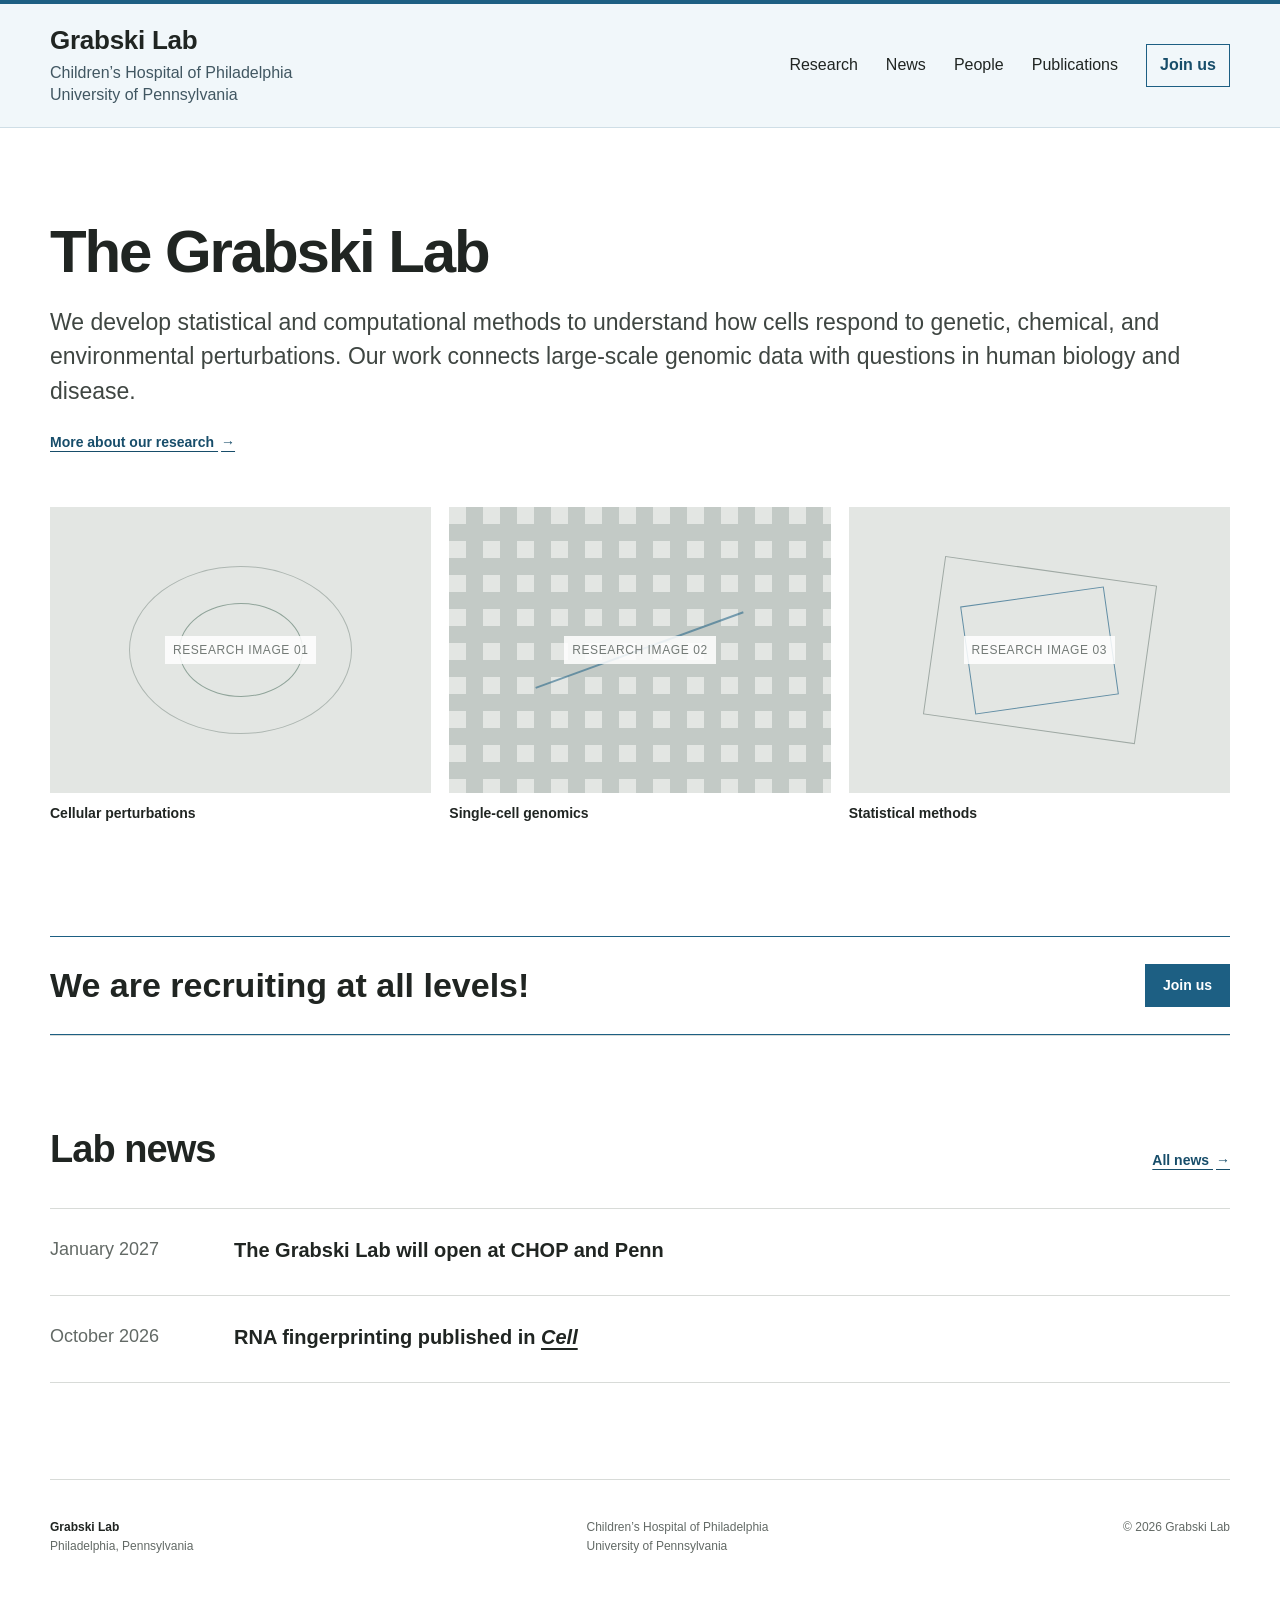
==== index.html @ 0c6fdcd4 "Refine header and simplify homepage updates" ====
<!doctype html>
<html lang="en">
  <head>
    <meta charset="UTF-8" />
    <meta name="viewport" content="width=device-width, initial-scale=1" />
    <meta name="description" content="The Grabski Lab at Children’s Hospital of Philadelphia and the University of Pennsylvania develops statistical and computational methods for genomics." />
    <meta name="theme-color" content="#ffffff" />
    <title>Grabski Lab | CHOP &amp; Penn</title>
    <link rel="stylesheet" href="styles.css" />
  </head>
  <body>
    <a class="skip-link" href="#main">Skip to content</a>

    <header class="site-header">
      <a class="identity" href="index.html" aria-label="Grabski Lab home">
        <strong>Grabski Lab</strong>
        <span>Children’s Hospital of Philadelphia</span>
        <span>University of Pennsylvania</span>
      </a>
      <button class="menu-button" type="button" aria-expanded="false" aria-controls="site-nav">Menu</button>
      <nav id="site-nav" class="site-nav" aria-label="Primary navigation">
        <a href="research.html">Research</a>
        <a href="news.html">News</a>
        <a href="people.html">People</a>
        <a href="publications.html">Publications</a>
        <a class="join-link" href="join.html">Join us</a>
      </nav>
    </header>

    <main id="main">
      <section class="intro wrap">
        <h1>The Grabski Lab</h1>
        <p class="intro-copy">We develop statistical and computational methods to understand how cells respond to genetic, chemical, and environmental perturbations. Our work connects large-scale genomic data with questions in human biology and disease.</p>
        <a class="inline-link" href="research.html">More about our research <span aria-hidden="true">→</span></a>
      </section>

      <section class="research-gallery wrap" aria-label="Research areas">
        <div class="image-grid">
          <figure>
            <div class="image-placeholder image-one" role="img" aria-label="Placeholder for research image one"><span>Research image 01</span></div>
            <figcaption>Cellular perturbations</figcaption>
          </figure>
          <figure>
            <div class="image-placeholder image-two" role="img" aria-label="Placeholder for research image two"><span>Research image 02</span></div>
            <figcaption>Single-cell genomics</figcaption>
          </figure>
          <figure>
            <div class="image-placeholder image-three" role="img" aria-label="Placeholder for research image three"><span>Research image 03</span></div>
            <figcaption>Statistical methods</figcaption>
          </figure>
        </div>
      </section>

      <aside class="hiring wrap" aria-labelledby="hiring-title">
        <h2 id="hiring-title">We are recruiting at all levels!</h2>
        <a class="button" href="join.html">Join us</a>
      </aside>

      <section class="news wrap" aria-labelledby="news-title">
        <div class="section-heading compact">
          <div>
            <h2 id="news-title">Lab news</h2>
          </div>
          <a class="inline-link" href="news.html">All news <span aria-hidden="true">→</span></a>
        </div>
        <div class="news-list">
          <article>
            <time datetime="2027-01">January 2027</time>
            <div>
              <h3>The Grabski Lab will open at CHOP and Penn</h3>
            </div>
          </article>
          <article>
            <time datetime="2026-10">October 2026</time>
            <div>
              <h3>RNA fingerprinting published in <a href="https://www.cell.com/cell/abstract/S0092-8674%2826%2901119-0" target="_blank" rel="noreferrer"><em>Cell</em></a></h3>
            </div>
          </article>
        </div>
      </section>
    </main>

    <footer class="site-footer wrap">
      <p><strong>Grabski Lab</strong><br />Philadelphia, Pennsylvania</p>
      <p>Children’s Hospital of Philadelphia<br />University of Pennsylvania</p>
      <p>© <span id="year">2026</span> Grabski Lab</p>
    </footer>
    <script src="script.js"></script>
  </body>
</html>
---- styles.css ----
:root {
  --background: #ffffff;
  --surface: #f3f4f2;
  --text: #202522;
  --muted: #636a66;
  --accent: #1d5f83;
  --accent-dark: #174d6a;
  --line: #d8dbd8;
  --header: #f1f7fa;
  --max-width: 1180px;
}

* { box-sizing: border-box; }
html { scroll-behavior: smooth; }
body {
  margin: 0;
  background: var(--background);
  color: var(--text);
  font-family: Arial, Helvetica, sans-serif;
  font-size: 16px;
  line-height: 1.55;
  -webkit-font-smoothing: antialiased;
}
a { color: inherit; }
button { font: inherit; }
.wrap { width: min(calc(100% - 48px), var(--max-width)); margin-inline: auto; }

.skip-link {
  position: fixed;
  left: 16px;
  top: -60px;
  z-index: 100;
  padding: 10px 14px;
  background: var(--text);
  color: #fff;
}
.skip-link:focus { top: 16px; }

.site-header {
  display: flex;
  align-items: center;
  justify-content: space-between;
  min-height: 112px;
  padding: 20px max(24px, calc((100vw - var(--max-width)) / 2));
  border-top: 4px solid var(--accent);
  border-bottom: 1px solid #cfdee6;
  background: var(--header);
}
.identity { display: flex; flex-direction: column; text-decoration: none; line-height: 1.3; }
.identity strong { margin-bottom: 4px; font-size: 26px; letter-spacing: -.01em; }
.identity span { color: #415762; font-size: 16px; line-height: 1.4; }
.site-nav { display: flex; align-items: center; gap: 28px; }
.site-nav a { font-size: 16px; text-decoration: none; }
.site-nav a:hover { text-decoration: underline; text-underline-offset: 5px; }
.site-nav .join-link {
  padding: 8px 13px;
  border: 1px solid var(--accent);
  color: var(--accent-dark);
  font-weight: 700;
}
.menu-button { display: none; border: 0; background: transparent; cursor: pointer; }

.intro { padding-top: 92px; padding-bottom: 52px; }
.kicker, .label {
  margin: 0 0 12px;
  color: var(--accent);
  font-size: 12px;
  font-weight: 700;
  letter-spacing: .08em;
  text-transform: uppercase;
}
h1, h2, h3, p { margin-top: 0; }
h1 {
  margin-bottom: 22px;
  font-size: clamp(38px, 5vw, 60px);
  line-height: 1.05;
  letter-spacing: -.035em;
}
.intro-copy {
  max-width: none;
  margin-bottom: 22px;
  color: #3f4642;
  font-size: clamp(18px, 2.1vw, 23px);
  line-height: 1.5;
}
.inline-link { color: var(--accent-dark); font-size: 14px; font-weight: 700; text-underline-offset: 4px; }
.inline-link span { margin-left: 3px; }

.hiring {
  display: flex;
  align-items: center;
  justify-content: space-between;
  gap: 40px;
  padding-top: 27px;
  padding-bottom: 27px;
  border-top: 1px solid var(--accent);
  border-bottom: 1px solid var(--accent);
}
.hiring h2 { margin-bottom: 0; font-size: clamp(25px, 3vw, 34px); line-height: 1.2; }
.button {
  flex: 0 0 auto;
  display: inline-block;
  padding: 11px 18px;
  background: var(--accent);
  color: #fff;
  font-size: 14px;
  font-weight: 700;
  text-decoration: none;
}
.button:hover { background: var(--accent-dark); }

.research-gallery { padding-bottom: 86px; }
.news { padding-top: 92px; padding-bottom: 96px; }
.section-heading {
  display: grid;
  grid-template-columns: .8fr 1.2fr;
  gap: 60px;
  align-items: end;
  margin-bottom: 36px;
}
.section-heading.compact { grid-template-columns: 1fr auto; }
.section-heading h2, .join h2 { margin-bottom: 0; font-size: clamp(28px, 3vw, 38px); line-height: 1.15; letter-spacing: -.025em; }
.section-heading > p { max-width: 570px; margin: 0; color: var(--muted); }

.image-grid { display: grid; grid-template-columns: repeat(3, 1fr); gap: 18px; margin-bottom: 25px; }
figure { margin: 0; }
.image-placeholder {
  position: relative;
  display: grid;
  place-items: center;
  aspect-ratio: 4 / 3;
  overflow: hidden;
  background: #e3e6e3;
  color: #737a76;
  font-size: 12px;
  letter-spacing: .05em;
  text-transform: uppercase;
}
.image-placeholder::before, .image-placeholder::after { content: ""; position: absolute; }
.image-one::before { width: 58%; height: 58%; border: 1px solid #aeb7b2; border-radius: 50%; }
.image-one::after { width: 32%; height: 32%; border: 1px solid #90a49a; border-radius: 50%; }
.image-two { background-image: linear-gradient(90deg, transparent 49.8%, #c3cac6 50%), linear-gradient(transparent 49.8%, #c3cac6 50%); background-size: 34px 34px; }
.image-two::before { width: 58%; height: 2px; background: var(--accent); transform: rotate(-20deg); opacity: .55; }
.image-three::before { inset: 22%; border: 1px solid #9fa9a4; transform: rotate(8deg); }
.image-three::after { inset: 31%; border: 1px solid var(--accent); transform: rotate(-8deg); opacity: .65; }
.image-placeholder span { z-index: 1; padding: 5px 8px; background: rgba(255,255,255,.85); }
figcaption { padding-top: 10px; font-size: 14px; font-weight: 700; }

.news { border-top: 1px solid var(--line); }
.news-list { border-top: 1px solid var(--line); }
.news-list article {
  display: grid;
  grid-template-columns: 150px 1fr;
  gap: 34px;
  padding: 28px 0 31px;
  border-bottom: 1px solid var(--line);
}
.news-list time { color: var(--muted); font-size: 18px; line-height: 1.35; }
.news-list h3 { margin-bottom: 0; font-size: 20px; line-height: 1.35; }
.news-list h3 a { text-underline-offset: 4px; }
.news-list article > div > p:not(.article-links) { max-width: 760px; margin-bottom: 12px; color: var(--muted); }
.article-links { display: flex; gap: 22px; margin: 0; }
.article-links a { color: var(--accent-dark); font-size: 13px; font-weight: 700; text-underline-offset: 4px; }

.join {
  display: grid;
  grid-template-columns: .8fr 1.2fr;
  gap: 60px;
  padding-top: 54px;
  padding-bottom: 58px;
  border-top: 3px solid var(--accent);
}
.join > div:last-child { max-width: 620px; }
.join > div:last-child > p:first-child { font-size: 18px; }
.placeholder-note { color: var(--muted); font-size: 14px; }

.site-footer {
  display: grid;
  grid-template-columns: 1fr 1fr auto;
  gap: 40px;
  padding-top: 38px;
  padding-bottom: 42px;
  border-top: 1px solid var(--line);
  color: var(--muted);
  font-size: 12px;
}
.site-footer p { margin-bottom: 0; }
.site-footer strong { color: var(--text); }

.page-main { min-height: 60vh; }
.page-intro { padding-top: 84px; padding-bottom: 82px; border-bottom: 1px solid var(--line); }
.page-intro h1 { margin-bottom: 18px; }
.page-intro > p:not(.label) { max-width: 760px; color: var(--muted); font-size: 19px; }
.placeholder-content { padding-top: 58px; padding-bottom: 100px; }
.placeholder-content h2 { margin-bottom: 12px; font-size: 25px; }
.placeholder-content p { max-width: 680px; color: var(--muted); }

@media (max-width: 850px) {
  .site-header { min-height: 94px; padding-block: 13px; }
  .identity span { max-width: 300px; }
  .menu-button { display: block; }
  .site-nav {
    position: absolute;
    top: 94px;
    left: 0;
    right: 0;
    z-index: 10;
    display: none;
    flex-direction: column;
    align-items: stretch;
    gap: 0;
    padding: 12px 24px 22px;
    border-bottom: 1px solid var(--line);
    background: var(--background);
  }
  .site-nav.is-open { display: flex; }
  .site-nav a { padding: 10px 0; }
  .site-nav .join-link { margin-top: 6px; padding-inline: 12px; }
  .intro { padding-top: 68px; padding-bottom: 66px; }
  .section-heading, .section-heading.compact, .join { grid-template-columns: 1fr; gap: 20px; }
  .image-grid { grid-template-columns: 1fr; gap: 30px; }
  .image-placeholder { aspect-ratio: 16 / 9; }
  .site-footer { grid-template-columns: 1fr 1fr; }
  .site-footer p:last-child { grid-column: 1 / -1; }
}

@media (max-width: 560px) {
  .wrap { width: min(calc(100% - 36px), var(--max-width)); }
  .identity strong { font-size: 21px; }
  .identity span { font-size: 11px; }
  .intro { padding-top: 54px; padding-bottom: 56px; }
  .hiring { align-items: flex-start; flex-direction: column; gap: 20px; }
  .news { padding-top: 68px; padding-bottom: 70px; }
  .news-list article { grid-template-columns: 1fr; gap: 8px; }
  .site-footer { grid-template-columns: 1fr; gap: 18px; }
  .site-footer p:last-child { grid-column: auto; }
}

@media (prefers-reduced-motion: reduce) {
  html { scroll-behavior: auto; }
}
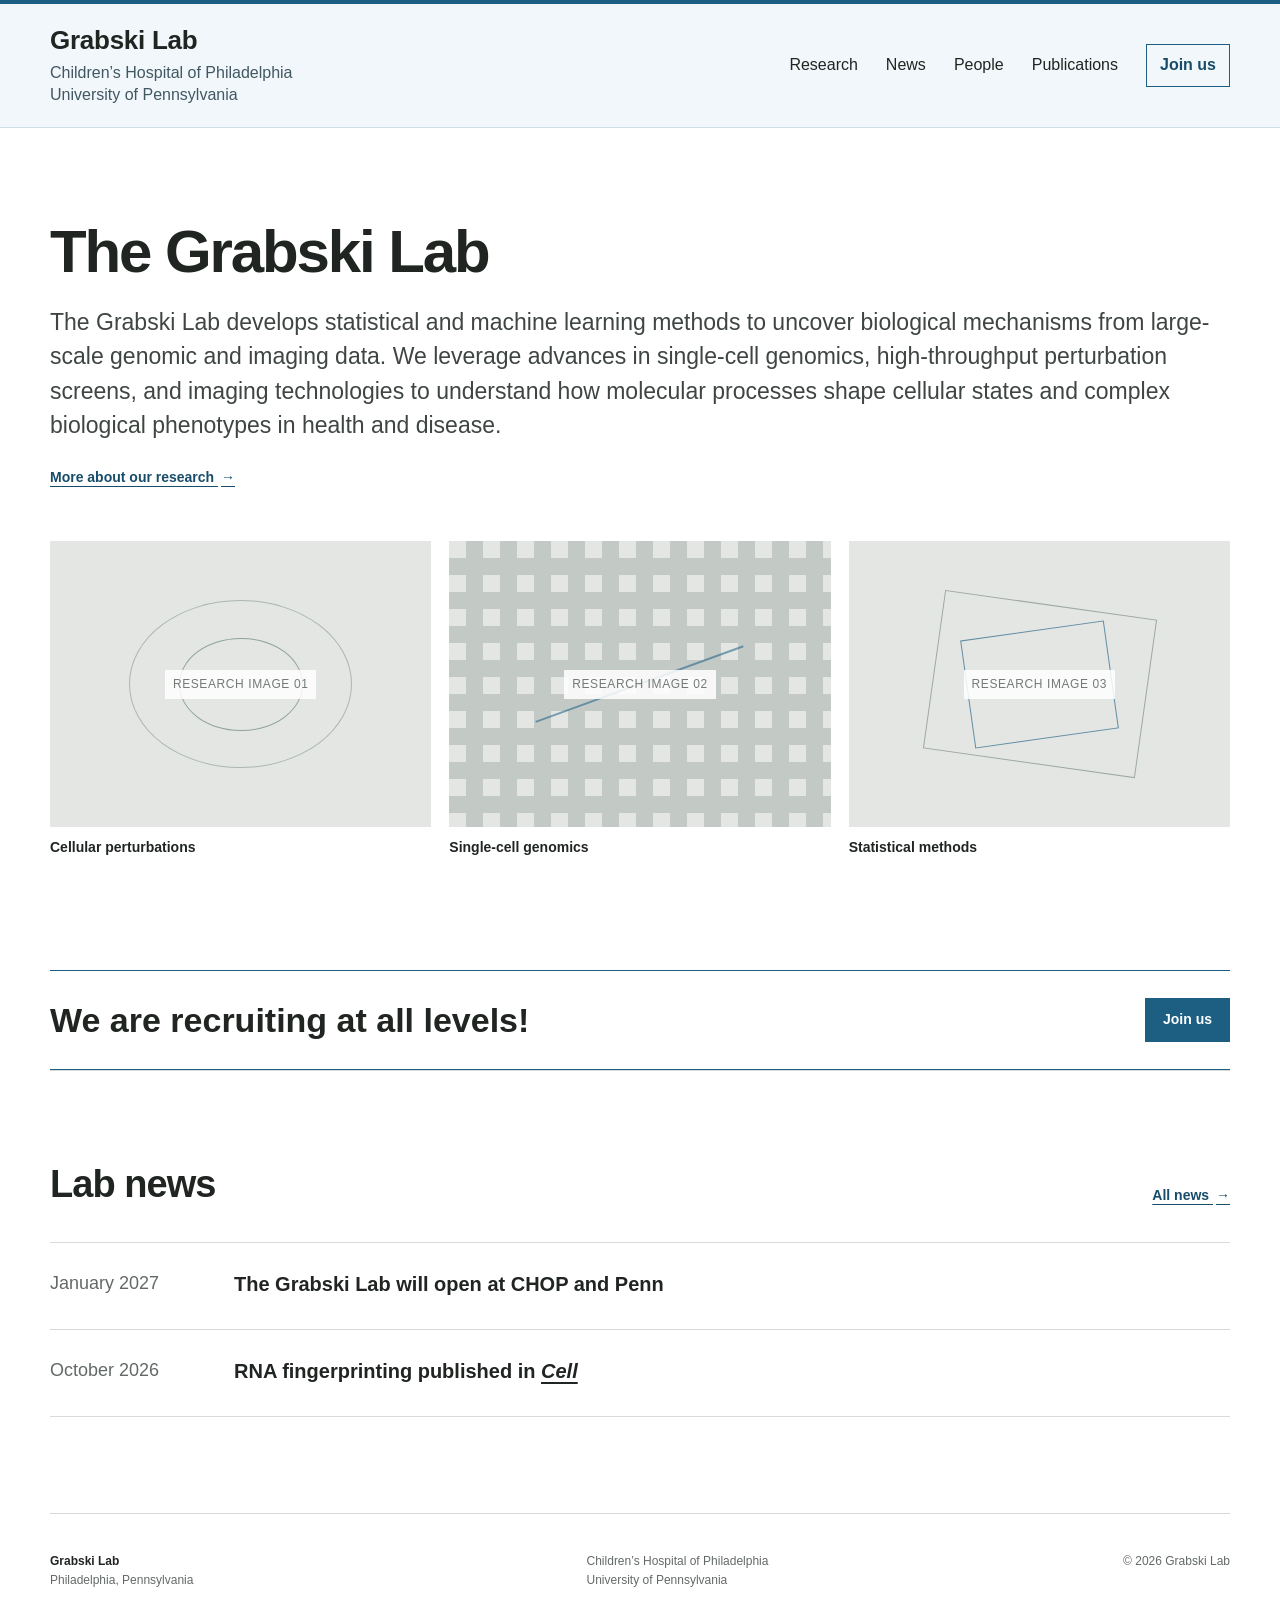
==== commit 0079ad3f: "Enlarge research figures and update homepage copy" ====
--- a/index.html
+++ b/index.html
@@ -6,7 +6,7 @@
     <meta name="description" content="The Grabski Lab at Children’s Hospital of Philadelphia and the University of Pennsylvania develops statistical and computational methods for genomics." />
     <meta name="theme-color" content="#ffffff" />
     <title>Grabski Lab | CHOP &amp; Penn</title>
-    <link rel="stylesheet" href="styles.css" />
+    <link rel="stylesheet" href="styles.css?v=20261012-6" />
   </head>
   <body>
     <a class="skip-link" href="#main">Skip to content</a>
@@ -30,7 +30,7 @@
     <main id="main">
       <section class="intro wrap">
         <h1>The Grabski Lab</h1>
-        <p class="intro-copy">We develop statistical and computational methods to understand how cells respond to genetic, chemical, and environmental perturbations. Our work connects large-scale genomic data with questions in human biology and disease.</p>
+        <p class="intro-copy">The Grabski Lab develops statistical and machine learning methods to uncover biological mechanisms from large-scale genomic and imaging data. We leverage advances in single-cell genomics, high-throughput perturbation screens, and imaging technologies to understand how molecular processes shape cellular states and complex biological phenotypes in health and disease.</p>
         <a class="inline-link" href="research.html">More about our research <span aria-hidden="true">→</span></a>
       </section>
 
--- a/styles.css
+++ b/styles.css
@@ -194,6 +194,58 @@
 .placeholder-content { padding-top: 58px; padding-bottom: 100px; }
 .placeholder-content h2 { margin-bottom: 12px; font-size: 25px; }
 .placeholder-content p { max-width: 680px; color: var(--muted); }
+
+/* Interior pages */
+.inner-page { padding-top: 76px; padding-bottom: 108px; }
+.research-overview { padding-bottom: 78px; border-bottom: 1px solid var(--line); }
+.research-overview p { max-width: none; margin: 0; color: #3f4642; font-size: clamp(18px, 1.9vw, 24px); line-height: 1.6; }
+.research-area { display: grid; grid-template-columns: 54px 330px minmax(0, 1fr); gap: 34px; align-items: start; padding: 54px 0; border-bottom: 1px solid var(--line); }
+.area-number { align-self: start; color: var(--accent); font-size: 22px; font-weight: 700; }
+.area-image { width: 100%; min-width: 0; }
+.research-figure { display: flex; align-items: center; align-self: stretch; justify-content: center; margin: 0; overflow: hidden; background: #fff; }
+.research-figure img { display: block; width: auto; height: auto; object-fit: contain; }
+.figure-fingerprinting img { width: 178px; max-width: 100%; }
+.figure-variation img { width: 240px; max-width: 100%; }
+.figure-morphology img { width: 325px; max-width: 100%; }
+.research-area h2 { margin-bottom: 14px; font-size: clamp(23px, 2.6vw, 32px); line-height: 1.18; letter-spacing: -.02em; }
+.research-area p { margin-bottom: 0; color: var(--muted); font-size: 17px; }
+.research-area p a { color: var(--accent-dark); text-underline-offset: 4px; }
+
+.year-group { display: grid; grid-template-columns: 190px 1fr; border-top: 1px solid var(--line); }
+.year-group:last-child { border-bottom: 1px solid var(--line); }
+.year-group h2 { margin: 0; padding-top: 28px; font-size: 30px; line-height: 1.2; }
+.year-items article { display: grid; grid-template-columns: 150px 1fr; gap: 28px; align-items: start; padding: 28px 0 30px; }
+.year-items time { color: var(--accent-dark); font-size: 24px; font-weight: 700; line-height: 1.2; }
+.year-items p { margin: 0; font-size: 20px; }
+.year-items a { text-underline-offset: 4px; }
+
+.person-profile { display: grid; grid-template-columns: minmax(240px, 360px) 1fr; gap: 72px; align-items: start; }
+.headshot-placeholder { display: grid; place-items: center; aspect-ratio: 4 / 5; background: #e6e9e7; color: #747b77; font-size: 12px; letter-spacing: .08em; text-transform: uppercase; }
+.person-profile h1 { margin: 3px 0 5px; font-size: clamp(28px, 3vw, 40px); }
+.person-role { margin-bottom: 28px; color: var(--accent-dark); font-weight: 700; }
+.person-profile div:last-child > p:last-child { max-width: 720px; color: #4a504d; font-size: 18px; }
+.placeholder-inline { color: var(--muted); }
+
+.join-page { margin-inline: auto; }
+.join-page h1 { max-width: none; margin-bottom: 34px; font-size: clamp(38px, 5.5vw, 66px); }
+.join-contact { max-width: none; margin-bottom: 42px; font-size: clamp(21px, 2.4vw, 28px); }
+.join-contact a { color: var(--accent-dark); text-underline-offset: 5px; }
+.join-page > p:last-child { max-width: none; color: var(--muted); font-size: 18px; }
+
+.publications-page { padding-top: 70px; }
+.publication-section > h1 { margin-bottom: 42px; font-size: clamp(32px, 4vw, 46px); }
+.selected-paper { display: grid; grid-template-columns: minmax(230px, 340px) 1fr; gap: 48px; align-items: center; padding: 38px 0; border-top: 1px solid var(--line); }
+.selected-paper:last-child { border-bottom: 1px solid var(--line); }
+.paper-figure { position: relative; height: 220px; overflow: hidden; background: #f4f5f4; border: 1px solid #dce1de; }
+.paper-figure img { width: 100%; height: 100%; object-fit: contain; mix-blend-mode: multiply; }
+.selected-paper h2 { max-width: 710px; margin-bottom: 14px; font-size: clamp(19px, 1.8vw, 24px); line-height: 1.3; }
+.selected-paper h2 a { text-decoration: none; }.selected-paper h2 a:hover { text-decoration: underline; text-underline-offset: 4px; }
+.selected-paper div:last-child > p:last-child { max-width: 760px; margin: 0; color: var(--muted); }
+.all-publications { padding-top: 104px; }
+.publication-year { display: grid; grid-template-columns: 190px 1fr; border-top: 1px solid var(--line); }
+.publication-year h2 { padding-top: 27px; font-size: 25px; }
+.publication-year div { padding: 27px 0 10px; }
+.publication-year p { max-width: 900px; margin-bottom: 24px; color: #4d5450; }
 
 @media (max-width: 850px) {
   .site-header { min-height: 94px; padding-block: 13px; }
@@ -222,6 +274,19 @@
   .image-placeholder { aspect-ratio: 16 / 9; }
   .site-footer { grid-template-columns: 1fr 1fr; }
   .site-footer p:last-child { grid-column: 1 / -1; }
+  .research-area { grid-template-columns: 42px 220px minmax(0, 1fr); gap: 26px; }
+  .figure-fingerprinting img { width: 150px; }
+  .figure-variation img { width: 205px; }
+  .figure-morphology img { width: 220px; }
+  .person-profile { gap: 42px; }
+  .selected-paper { grid-template-columns: minmax(210px, 290px) 1fr; gap: 28px; }
+}
+
+@media (max-width: 700px) {
+  .research-area { grid-template-columns: 42px 1fr; }
+  .research-area .area-image { grid-column: 2; }
+  .research-area > div:last-child { grid-column: 2; }
+  .research-figure { justify-content: flex-start; }
 }
 
 @media (max-width: 560px) {
@@ -234,6 +299,18 @@
   .news-list article { grid-template-columns: 1fr; gap: 8px; }
   .site-footer { grid-template-columns: 1fr; gap: 18px; }
   .site-footer p:last-child { grid-column: auto; }
+  .inner-page { padding-top: 54px; padding-bottom: 76px; }
+  .research-overview { padding-bottom: 54px; }
+  .research-area { grid-template-columns: 1fr; gap: 20px; padding: 42px 0; }
+  .research-area .area-number, .research-area .area-image, .research-area > div:last-child { grid-column: 1; }
+  .research-figure img { max-width: min(100%, 220px); }
+  .year-group, .publication-year { grid-template-columns: 1fr; }
+  .year-group h2, .publication-year h2 { margin-bottom: 0; padding-top: 30px; }
+  .year-items article { grid-template-columns: 1fr; gap: 7px; padding-top: 18px; }
+  .person-profile, .selected-paper { grid-template-columns: 1fr; gap: 24px; }
+  .headshot-placeholder { max-width: 340px; }
+  .selected-paper { align-items: start; }
+  .paper-figure { min-height: 190px; }
 }
 
 @media (prefers-reduced-motion: reduce) {
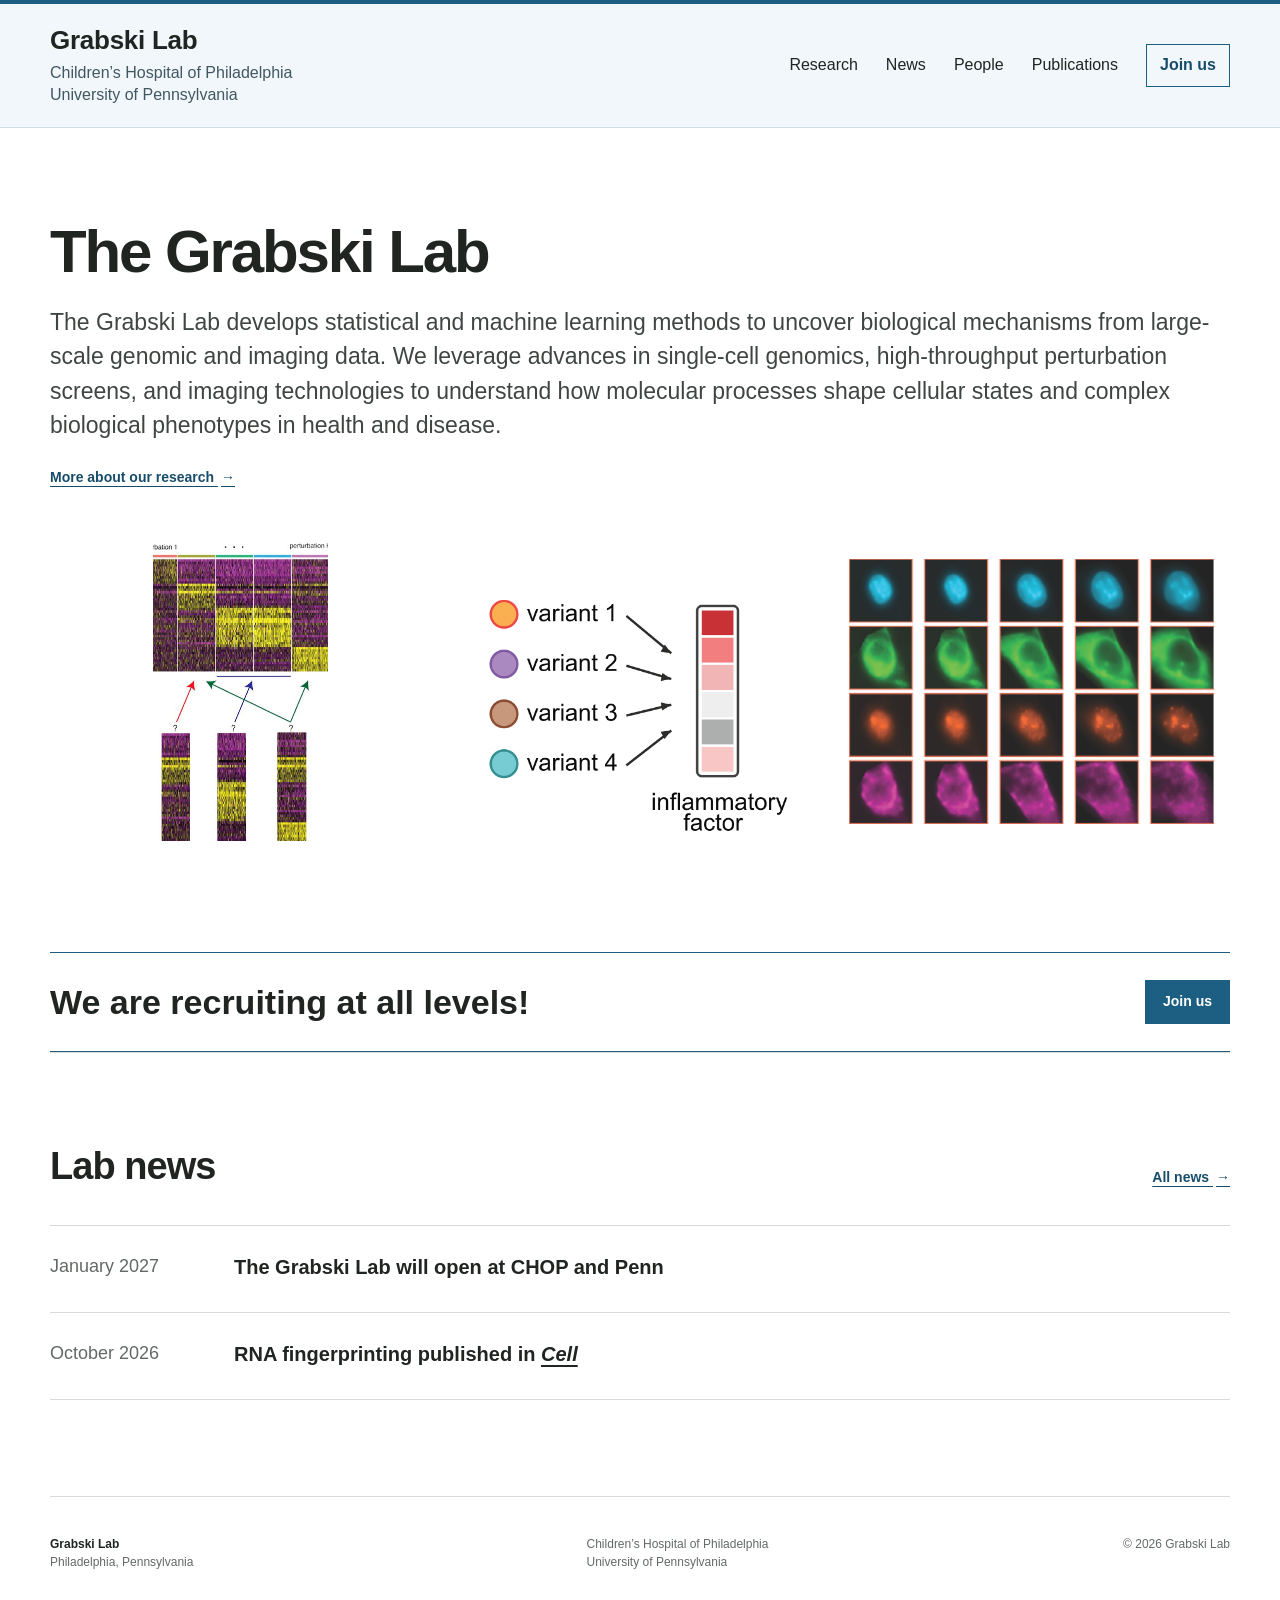
==== commit 11f22651: "Expand research figures and add them to homepage" ====
--- a/index.html
+++ b/index.html
@@ -6,7 +6,7 @@
     <meta name="description" content="The Grabski Lab at Children’s Hospital of Philadelphia and the University of Pennsylvania develops statistical and computational methods for genomics." />
     <meta name="theme-color" content="#ffffff" />
     <title>Grabski Lab | CHOP &amp; Penn</title>
-    <link rel="stylesheet" href="styles.css?v=20261012-6" />
+    <link rel="stylesheet" href="styles.css?v=20261012-7" />
   </head>
   <body>
     <a class="skip-link" href="#main">Skip to content</a>
@@ -36,17 +36,14 @@
 
       <section class="research-gallery wrap" aria-label="Research areas">
         <div class="image-grid">
-          <figure>
-            <div class="image-placeholder image-one" role="img" aria-label="Placeholder for research image one"><span>Research image 01</span></div>
-            <figcaption>Cellular perturbations</figcaption>
+          <figure class="home-research-figure">
+            <img src="assets/publications/rna-fingerprinting-matching.png?v=20261012-2" alt="RNA fingerprinting heatmaps matched to a perturbation reference" />
           </figure>
-          <figure>
-            <div class="image-placeholder image-two" role="img" aria-label="Placeholder for research image two"><span>Research image 02</span></div>
-            <figcaption>Single-cell genomics</figcaption>
+          <figure class="home-research-figure">
+            <img src="assets/publications/freeman-variants-inflammatory.png?v=20261012-2" alt="Genetic variants pointing to an inflammatory factor" />
           </figure>
-          <figure>
-            <div class="image-placeholder image-three" role="img" aria-label="Placeholder for research image three"><span>Research image 03</span></div>
-            <figcaption>Statistical methods</figcaption>
+          <figure class="home-research-figure">
+            <img src="assets/publications/freeman-cell-trajectory.png?v=20261012-2" alt="A sequence of cellular images showing changing nuclear and cellular morphology" />
           </figure>
         </div>
       </section>
--- a/styles.css
+++ b/styles.css
@@ -124,6 +124,15 @@
 
 .image-grid { display: grid; grid-template-columns: repeat(3, 1fr); gap: 18px; margin-bottom: 25px; }
 figure { margin: 0; }
+.home-research-figure {
+  display: flex;
+  align-items: center;
+  justify-content: center;
+  height: 300px;
+  overflow: hidden;
+  background: #fff;
+}
+.home-research-figure img { display: block; max-width: 100%; max-height: 100%; width: auto; height: auto; object-fit: contain; }
 .image-placeholder {
   position: relative;
   display: grid;
@@ -199,14 +208,14 @@
 .inner-page { padding-top: 76px; padding-bottom: 108px; }
 .research-overview { padding-bottom: 78px; border-bottom: 1px solid var(--line); }
 .research-overview p { max-width: none; margin: 0; color: #3f4642; font-size: clamp(18px, 1.9vw, 24px); line-height: 1.6; }
-.research-area { display: grid; grid-template-columns: 54px 330px minmax(0, 1fr); gap: 34px; align-items: start; padding: 54px 0; border-bottom: 1px solid var(--line); }
+.research-area { display: grid; grid-template-columns: 54px 410px minmax(0, 1fr); gap: 34px; align-items: start; padding: 54px 0; border-bottom: 1px solid var(--line); }
 .area-number { align-self: start; color: var(--accent); font-size: 22px; font-weight: 700; }
 .area-image { width: 100%; min-width: 0; }
 .research-figure { display: flex; align-items: center; align-self: stretch; justify-content: center; margin: 0; overflow: hidden; background: #fff; }
 .research-figure img { display: block; width: auto; height: auto; object-fit: contain; }
-.figure-fingerprinting img { width: 178px; max-width: 100%; }
+.figure-fingerprinting img { width: 255px; max-width: 100%; }
 .figure-variation img { width: 240px; max-width: 100%; }
-.figure-morphology img { width: 325px; max-width: 100%; }
+.figure-morphology img { width: 400px; max-width: 100%; }
 .research-area h2 { margin-bottom: 14px; font-size: clamp(23px, 2.6vw, 32px); line-height: 1.18; letter-spacing: -.02em; }
 .research-area p { margin-bottom: 0; color: var(--muted); font-size: 17px; }
 .research-area p a { color: var(--accent-dark); text-underline-offset: 4px; }
@@ -246,6 +255,12 @@
 .publication-year h2 { padding-top: 27px; font-size: 25px; }
 .publication-year div { padding: 27px 0 10px; }
 .publication-year p { max-width: 900px; margin-bottom: 24px; color: #4d5450; }
+
+@media (max-width: 1050px) {
+  .research-area { grid-template-columns: 54px 320px minmax(0, 1fr); }
+  .figure-fingerprinting img { width: 210px; }
+  .figure-morphology img { width: 315px; }
+}
 
 @media (max-width: 850px) {
   .site-header { min-height: 94px; padding-block: 13px; }
@@ -271,7 +286,7 @@
   .intro { padding-top: 68px; padding-bottom: 66px; }
   .section-heading, .section-heading.compact, .join { grid-template-columns: 1fr; gap: 20px; }
   .image-grid { grid-template-columns: 1fr; gap: 30px; }
-  .image-placeholder { aspect-ratio: 16 / 9; }
+  .home-research-figure { height: 280px; }
   .site-footer { grid-template-columns: 1fr 1fr; }
   .site-footer p:last-child { grid-column: 1 / -1; }
   .research-area { grid-template-columns: 42px 220px minmax(0, 1fr); gap: 26px; }
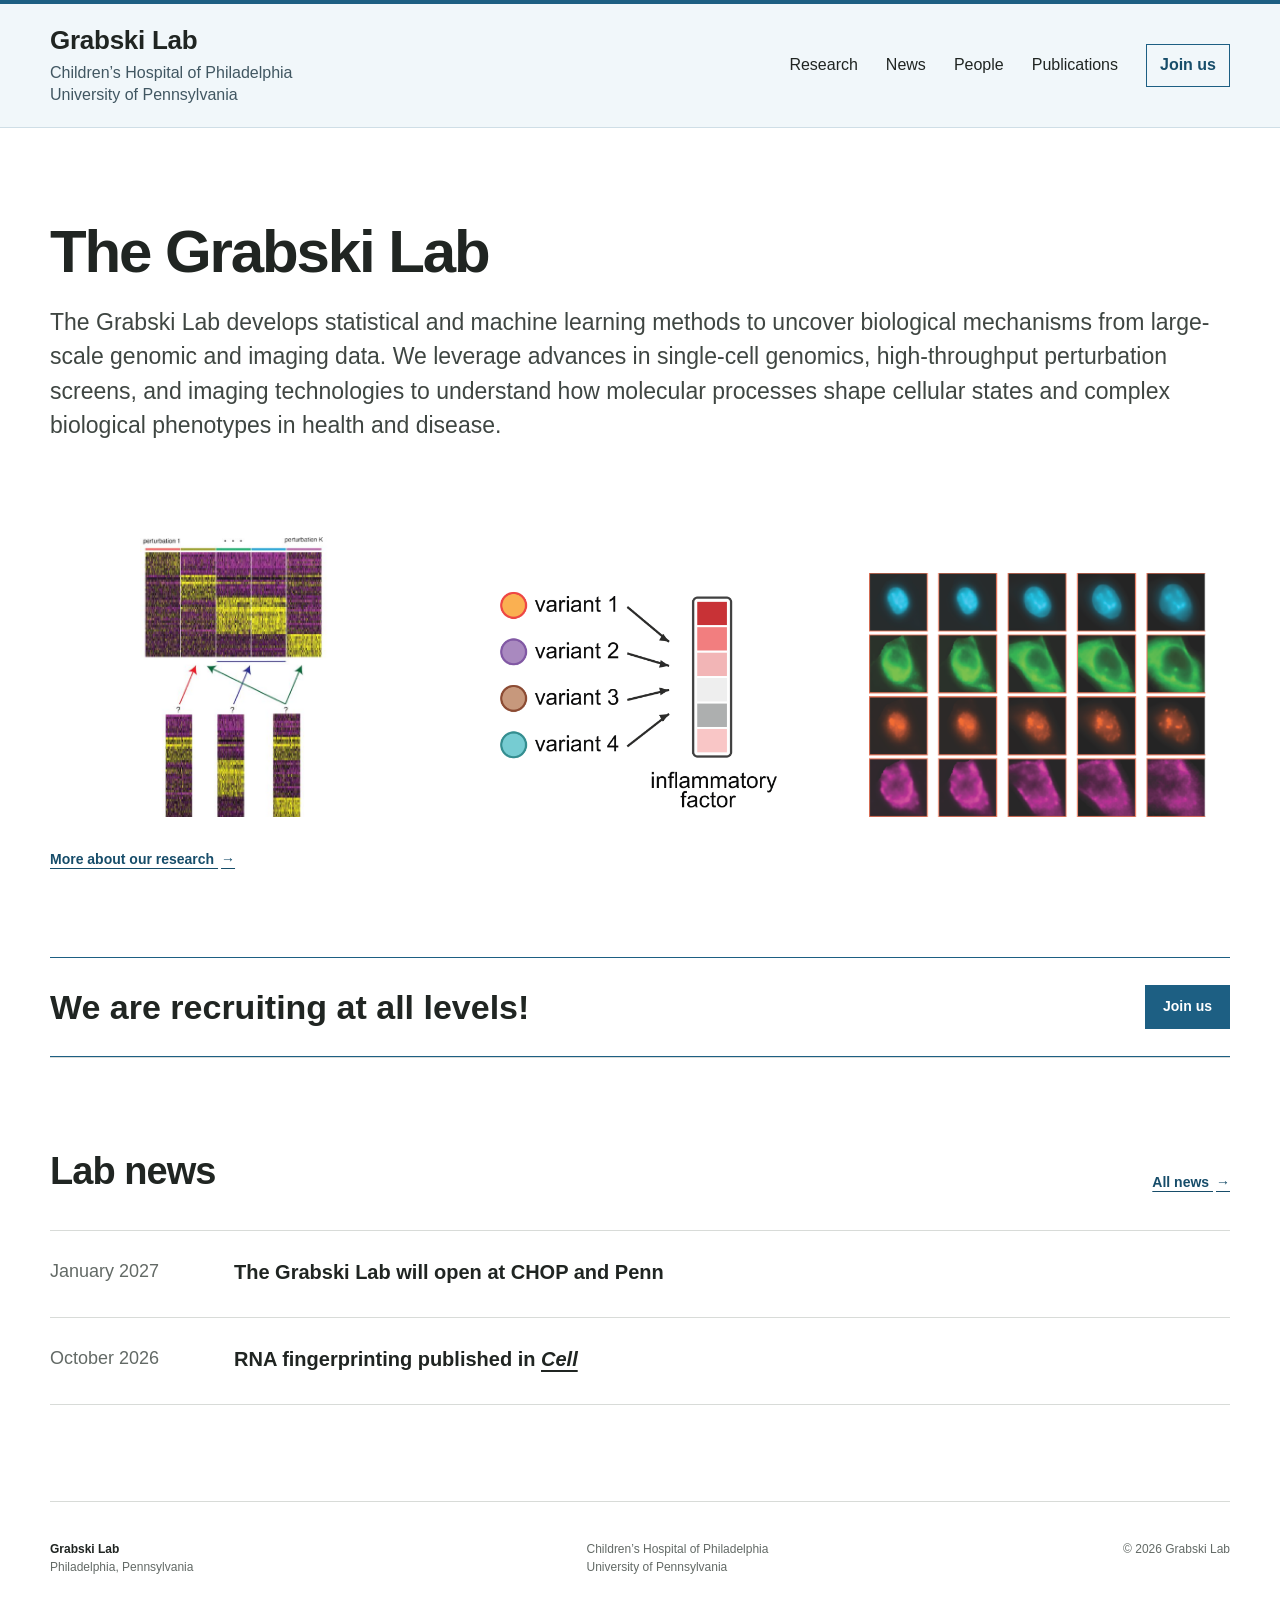
==== commit 71b9fd95: "Refine homepage research gallery" ====
--- a/index.html
+++ b/index.html
@@ -6,7 +6,7 @@
     <meta name="description" content="The Grabski Lab at Children’s Hospital of Philadelphia and the University of Pennsylvania develops statistical and computational methods for genomics." />
     <meta name="theme-color" content="#ffffff" />
     <title>Grabski Lab | CHOP &amp; Penn</title>
-    <link rel="stylesheet" href="styles.css?v=20261012-7" />
+    <link rel="stylesheet" href="styles.css?v=20261013-1" />
   </head>
   <body>
     <a class="skip-link" href="#main">Skip to content</a>
@@ -31,13 +31,12 @@
       <section class="intro wrap">
         <h1>The Grabski Lab</h1>
         <p class="intro-copy">The Grabski Lab develops statistical and machine learning methods to uncover biological mechanisms from large-scale genomic and imaging data. We leverage advances in single-cell genomics, high-throughput perturbation screens, and imaging technologies to understand how molecular processes shape cellular states and complex biological phenotypes in health and disease.</p>
-        <a class="inline-link" href="research.html">More about our research <span aria-hidden="true">→</span></a>
       </section>
 
       <section class="research-gallery wrap" aria-label="Research areas">
         <div class="image-grid">
           <figure class="home-research-figure">
-            <img src="assets/publications/rna-fingerprinting-matching.png?v=20261012-2" alt="RNA fingerprinting heatmaps matched to a perturbation reference" />
+            <img src="assets/publications/rna-fingerprinting-matching.png?v=20261013-1" alt="RNA fingerprinting heatmaps matched to a perturbation reference" />
           </figure>
           <figure class="home-research-figure">
             <img src="assets/publications/freeman-variants-inflammatory.png?v=20261012-2" alt="Genetic variants pointing to an inflammatory factor" />
@@ -46,6 +45,7 @@
             <img src="assets/publications/freeman-cell-trajectory.png?v=20261012-2" alt="A sequence of cellular images showing changing nuclear and cellular morphology" />
           </figure>
         </div>
+        <a class="inline-link research-gallery-link" href="research.html">More about our research <span aria-hidden="true">→</span></a>
       </section>
 
       <aside class="hiring wrap" aria-labelledby="hiring-title">
--- a/styles.css
+++ b/styles.css
@@ -122,17 +122,19 @@
 .section-heading h2, .join h2 { margin-bottom: 0; font-size: clamp(28px, 3vw, 38px); line-height: 1.15; letter-spacing: -.025em; }
 .section-heading > p { max-width: 570px; margin: 0; color: var(--muted); }
 
-.image-grid { display: grid; grid-template-columns: repeat(3, 1fr); gap: 18px; margin-bottom: 25px; }
+.image-grid { display: grid; grid-template-columns: repeat(3, minmax(0, 1fr)); gap: 34px; margin-bottom: 30px; }
 figure { margin: 0; }
 .home-research-figure {
   display: flex;
-  align-items: center;
+  align-items: flex-end;
   justify-content: center;
   height: 300px;
+  padding-inline: 10px;
   overflow: hidden;
   background: #fff;
 }
-.home-research-figure img { display: block; max-width: 100%; max-height: 100%; width: auto; height: auto; object-fit: contain; }
+.home-research-figure img { display: block; max-width: 100%; max-height: 280px; width: auto; height: auto; object-fit: contain; }
+.research-gallery-link { display: inline-block; }
 .image-placeholder {
   position: relative;
   display: grid;
@@ -286,7 +288,7 @@
   .intro { padding-top: 68px; padding-bottom: 66px; }
   .section-heading, .section-heading.compact, .join { grid-template-columns: 1fr; gap: 20px; }
   .image-grid { grid-template-columns: 1fr; gap: 30px; }
-  .home-research-figure { height: 280px; }
+  .home-research-figure { align-items: center; height: 280px; }
   .site-footer { grid-template-columns: 1fr 1fr; }
   .site-footer p:last-child { grid-column: 1 / -1; }
   .research-area { grid-template-columns: 42px 220px minmax(0, 1fr); gap: 26px; }
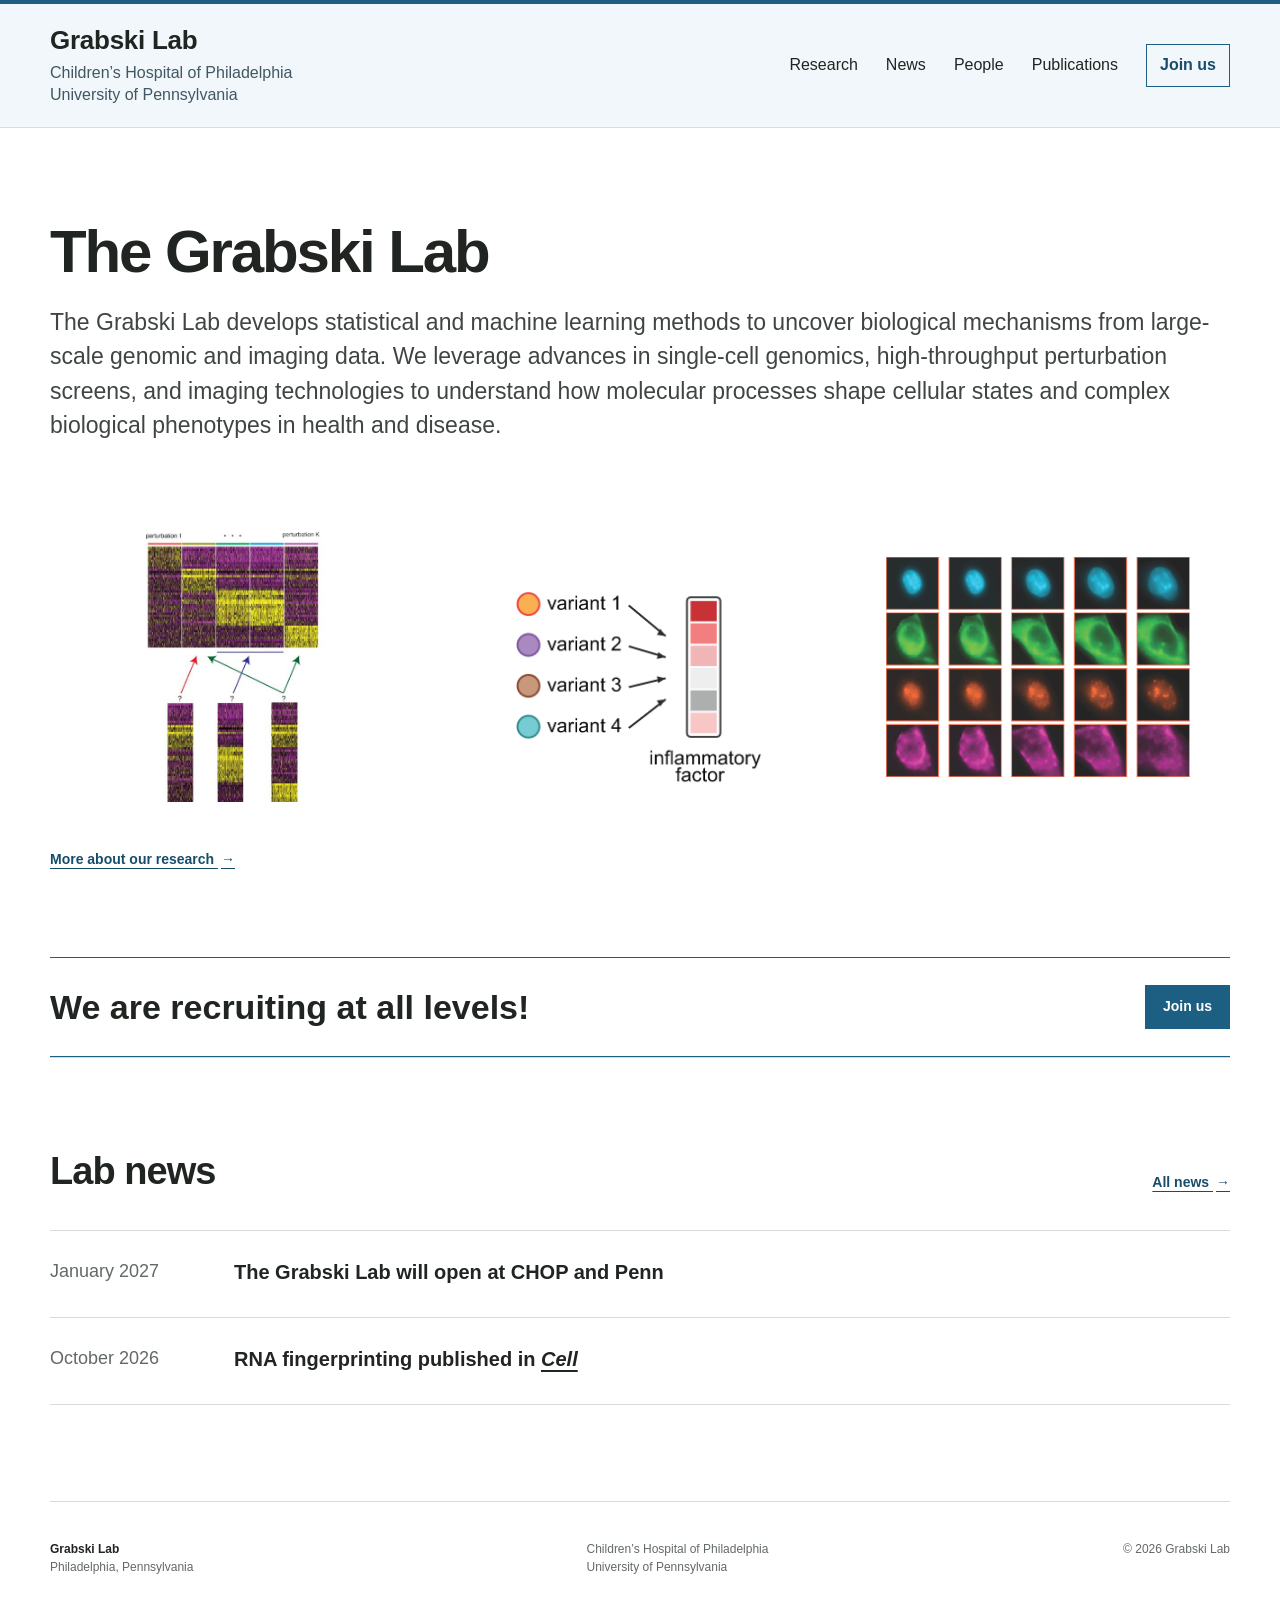
==== commit fa51a3a7: "Balance homepage research images" ====
--- a/index.html
+++ b/index.html
@@ -6,7 +6,7 @@
     <meta name="description" content="The Grabski Lab at Children’s Hospital of Philadelphia and the University of Pennsylvania develops statistical and computational methods for genomics." />
     <meta name="theme-color" content="#ffffff" />
     <title>Grabski Lab | CHOP &amp; Penn</title>
-    <link rel="stylesheet" href="styles.css?v=20261013-1" />
+    <link rel="stylesheet" href="styles.css?v=20261014-1" />
   </head>
   <body>
     <a class="skip-link" href="#main">Skip to content</a>
@@ -36,7 +36,7 @@
       <section class="research-gallery wrap" aria-label="Research areas">
         <div class="image-grid">
           <figure class="home-research-figure">
-            <img src="assets/publications/rna-fingerprinting-matching.png?v=20261013-1" alt="RNA fingerprinting heatmaps matched to a perturbation reference" />
+            <img src="assets/publications/rna-fingerprinting-matching.png?v=20261014-1" alt="RNA fingerprinting heatmaps matched to a perturbation reference" />
           </figure>
           <figure class="home-research-figure">
             <img src="assets/publications/freeman-variants-inflammatory.png?v=20261012-2" alt="Genetic variants pointing to an inflammatory factor" />
--- a/styles.css
+++ b/styles.css
@@ -125,15 +125,17 @@
 .image-grid { display: grid; grid-template-columns: repeat(3, minmax(0, 1fr)); gap: 34px; margin-bottom: 30px; }
 figure { margin: 0; }
 .home-research-figure {
-  display: flex;
-  align-items: flex-end;
-  justify-content: center;
+  display: grid;
+  place-items: center;
   height: 300px;
-  padding-inline: 10px;
+  padding: 10px 12px;
   overflow: hidden;
   background: #fff;
 }
-.home-research-figure img { display: block; max-width: 100%; max-height: 280px; width: auto; height: auto; object-fit: contain; }
+.home-research-figure img { display: block; width: auto; height: auto; object-fit: contain; }
+.home-research-figure:nth-child(1) img { max-width: 100%; max-height: 270px; }
+.home-research-figure:nth-child(2) img { max-width: 94%; max-height: 246px; }
+.home-research-figure:nth-child(3) img { max-width: 100%; max-height: 220px; }
 .research-gallery-link { display: inline-block; }
 .image-placeholder {
   position: relative;
@@ -215,7 +217,7 @@
 .area-image { width: 100%; min-width: 0; }
 .research-figure { display: flex; align-items: center; align-self: stretch; justify-content: center; margin: 0; overflow: hidden; background: #fff; }
 .research-figure img { display: block; width: auto; height: auto; object-fit: contain; }
-.figure-fingerprinting img { width: 255px; max-width: 100%; }
+.figure-fingerprinting img { width: 310px; max-width: 100%; }
 .figure-variation img { width: 240px; max-width: 100%; }
 .figure-morphology img { width: 400px; max-width: 100%; }
 .research-area h2 { margin-bottom: 14px; font-size: clamp(23px, 2.6vw, 32px); line-height: 1.18; letter-spacing: -.02em; }
@@ -260,7 +262,7 @@
 
 @media (max-width: 1050px) {
   .research-area { grid-template-columns: 54px 320px minmax(0, 1fr); }
-  .figure-fingerprinting img { width: 210px; }
+  .figure-fingerprinting img { width: 260px; }
   .figure-morphology img { width: 315px; }
 }
 
@@ -288,11 +290,11 @@
   .intro { padding-top: 68px; padding-bottom: 66px; }
   .section-heading, .section-heading.compact, .join { grid-template-columns: 1fr; gap: 20px; }
   .image-grid { grid-template-columns: 1fr; gap: 30px; }
-  .home-research-figure { align-items: center; height: 280px; }
+  .home-research-figure { height: 280px; }
   .site-footer { grid-template-columns: 1fr 1fr; }
   .site-footer p:last-child { grid-column: 1 / -1; }
   .research-area { grid-template-columns: 42px 220px minmax(0, 1fr); gap: 26px; }
-  .figure-fingerprinting img { width: 150px; }
+  .figure-fingerprinting img { width: 210px; }
   .figure-variation img { width: 205px; }
   .figure-morphology img { width: 220px; }
   .person-profile { gap: 42px; }
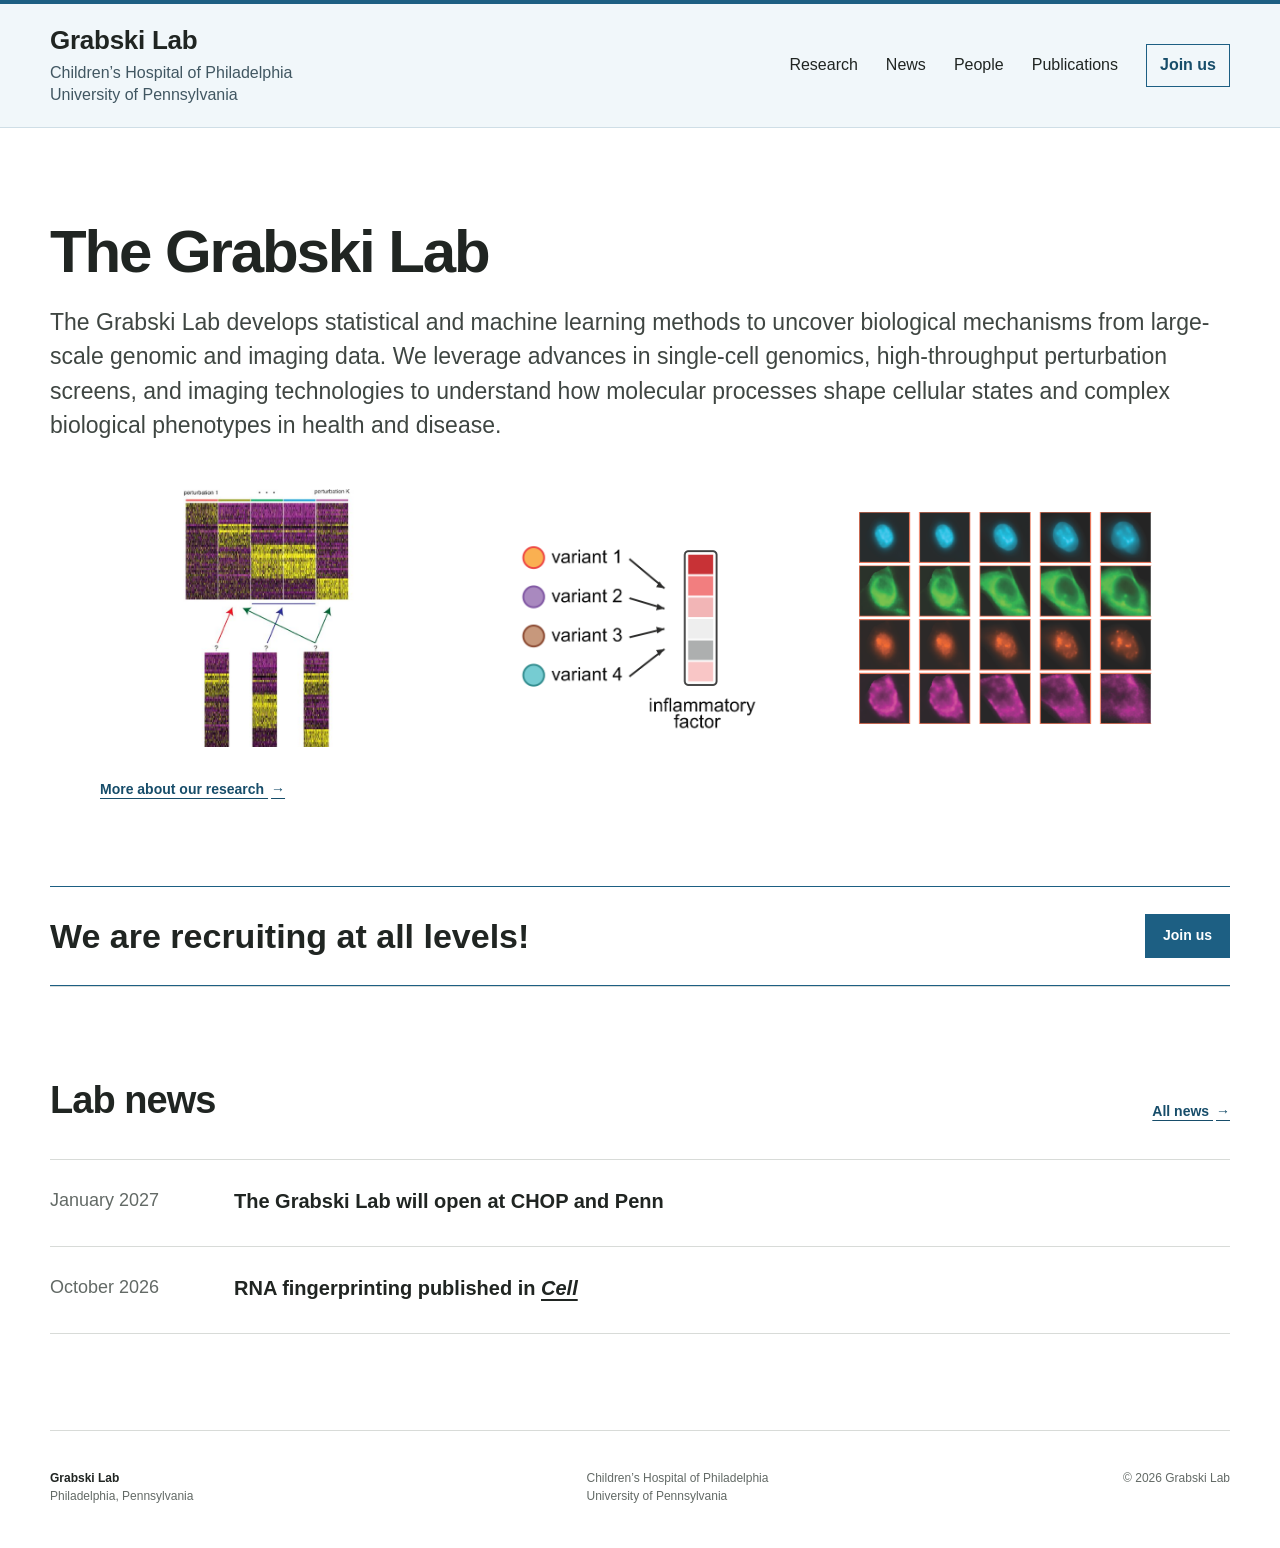
==== commit 46ff7a04: "Tighten homepage research gallery spacing" ====
--- a/index.html
+++ b/index.html
@@ -6,7 +6,7 @@
     <meta name="description" content="The Grabski Lab at Children’s Hospital of Philadelphia and the University of Pennsylvania develops statistical and computational methods for genomics." />
     <meta name="theme-color" content="#ffffff" />
     <title>Grabski Lab | CHOP &amp; Penn</title>
-    <link rel="stylesheet" href="styles.css?v=20261014-1" />
+    <link rel="stylesheet" href="styles.css?v=20261014-2" />
   </head>
   <body>
     <a class="skip-link" href="#main">Skip to content</a>
--- a/styles.css
+++ b/styles.css
@@ -60,7 +60,7 @@
 }
 .menu-button { display: none; border: 0; background: transparent; cursor: pointer; }
 
-.intro { padding-top: 92px; padding-bottom: 52px; }
+.intro { padding-top: 92px; padding-bottom: 18px; }
 .kicker, .label {
   margin: 0 0 12px;
   color: var(--accent);
@@ -122,21 +122,27 @@
 .section-heading h2, .join h2 { margin-bottom: 0; font-size: clamp(28px, 3vw, 38px); line-height: 1.15; letter-spacing: -.025em; }
 .section-heading > p { max-width: 570px; margin: 0; color: var(--muted); }
 
-.image-grid { display: grid; grid-template-columns: repeat(3, minmax(0, 1fr)); gap: 34px; margin-bottom: 30px; }
+.image-grid {
+  display: grid;
+  grid-template-columns: repeat(3, minmax(0, 1fr));
+  gap: 34px;
+  width: min(100%, 1080px);
+  margin: 0 auto 26px;
+}
 figure { margin: 0; }
 .home-research-figure {
   display: grid;
   place-items: center;
-  height: 300px;
-  padding: 10px 12px;
+  height: 270px;
+  padding: 0 12px;
   overflow: hidden;
   background: #fff;
 }
 .home-research-figure img { display: block; width: auto; height: auto; object-fit: contain; }
-.home-research-figure:nth-child(1) img { max-width: 100%; max-height: 270px; }
-.home-research-figure:nth-child(2) img { max-width: 94%; max-height: 246px; }
-.home-research-figure:nth-child(3) img { max-width: 100%; max-height: 220px; }
-.research-gallery-link { display: inline-block; }
+.home-research-figure:nth-child(1) img { max-width: 100%; max-height: 258px; }
+.home-research-figure:nth-child(2) img { max-width: 94%; max-height: 236px; }
+.home-research-figure:nth-child(3) img { max-width: 100%; max-height: 212px; }
+.research-gallery-link { display: block; width: min(100%, 1080px); margin-inline: auto; }
 .image-placeholder {
   position: relative;
   display: grid;
@@ -287,10 +293,10 @@
   .site-nav.is-open { display: flex; }
   .site-nav a { padding: 10px 0; }
   .site-nav .join-link { margin-top: 6px; padding-inline: 12px; }
-  .intro { padding-top: 68px; padding-bottom: 66px; }
+  .intro { padding-top: 68px; padding-bottom: 24px; }
   .section-heading, .section-heading.compact, .join { grid-template-columns: 1fr; gap: 20px; }
   .image-grid { grid-template-columns: 1fr; gap: 30px; }
-  .home-research-figure { height: 280px; }
+  .home-research-figure { height: 260px; }
   .site-footer { grid-template-columns: 1fr 1fr; }
   .site-footer p:last-child { grid-column: 1 / -1; }
   .research-area { grid-template-columns: 42px 220px minmax(0, 1fr); gap: 26px; }
@@ -312,7 +318,7 @@
   .wrap { width: min(calc(100% - 36px), var(--max-width)); }
   .identity strong { font-size: 21px; }
   .identity span { font-size: 11px; }
-  .intro { padding-top: 54px; padding-bottom: 56px; }
+  .intro { padding-top: 54px; padding-bottom: 20px; }
   .hiring { align-items: flex-start; flex-direction: column; gap: 20px; }
   .news { padding-top: 68px; padding-bottom: 70px; }
   .news-list article { grid-template-columns: 1fr; gap: 8px; }
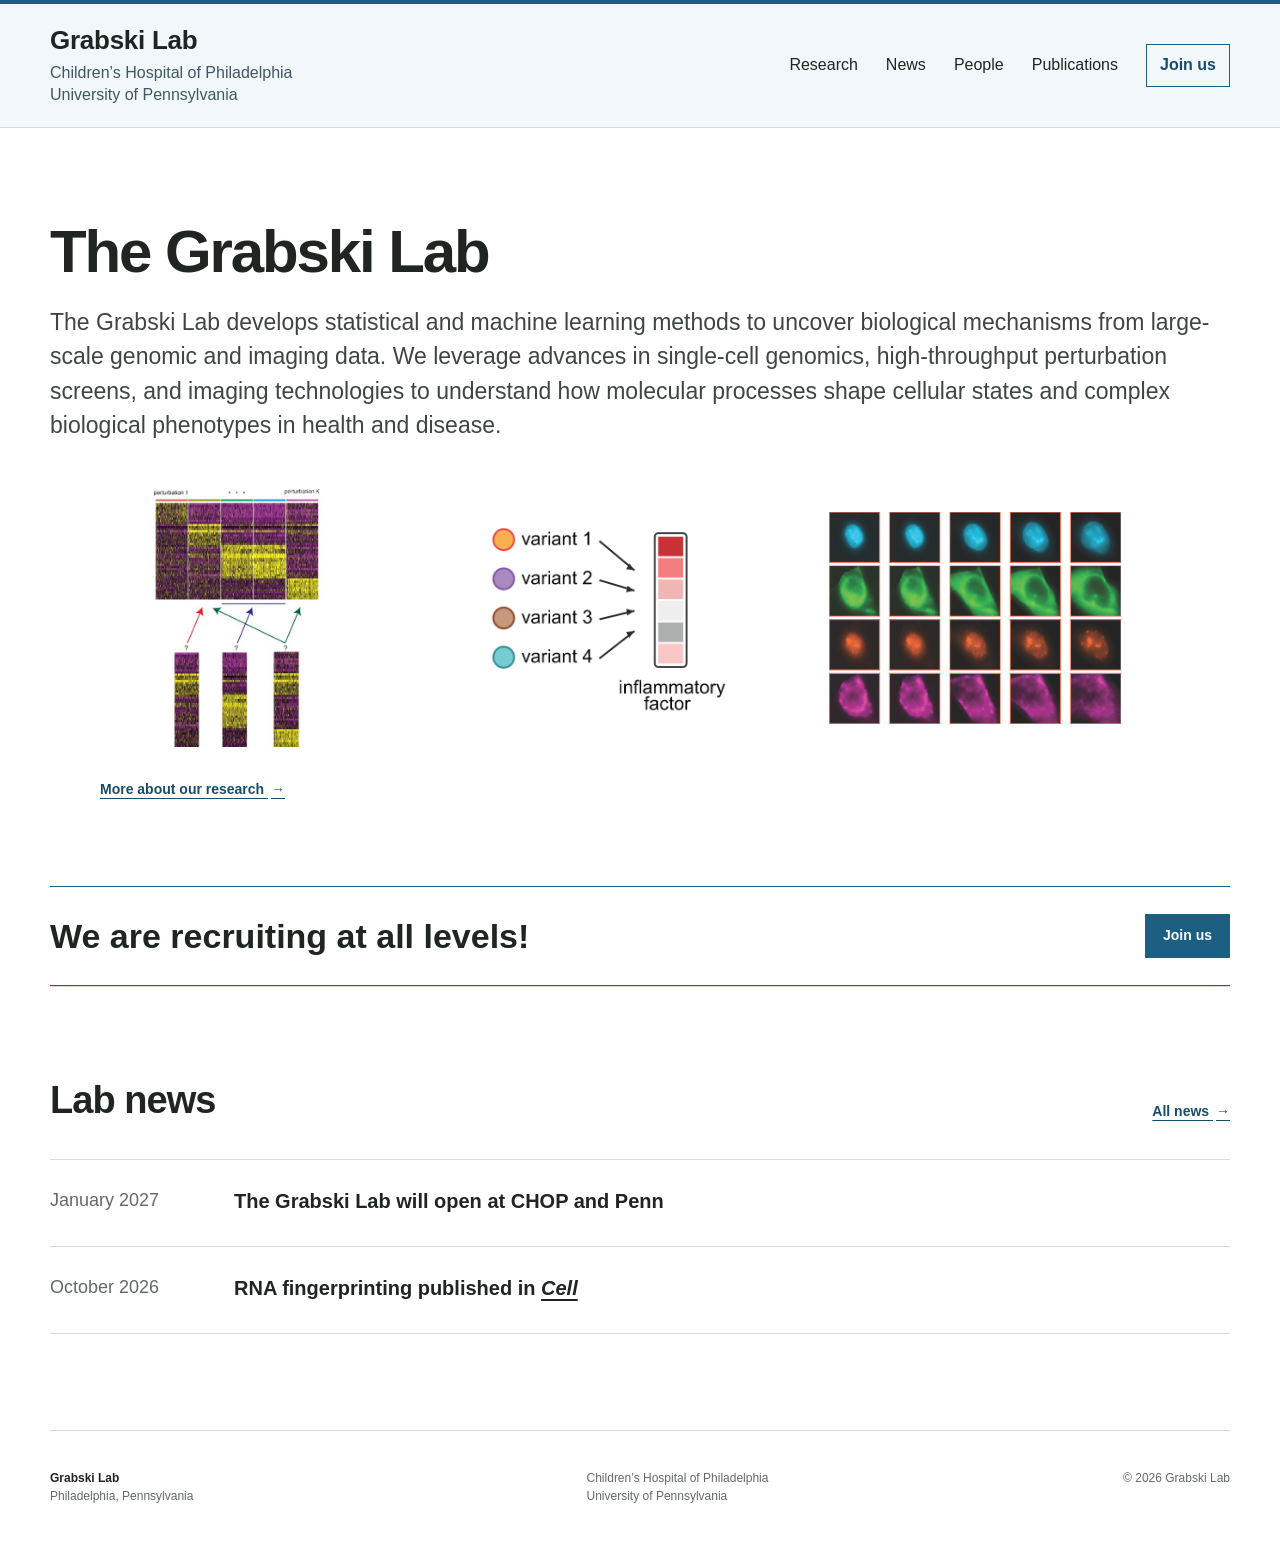
==== commit 21a13688: "Optically center homepage research figures" ====
--- a/index.html
+++ b/index.html
@@ -6,7 +6,7 @@
     <meta name="description" content="The Grabski Lab at Children’s Hospital of Philadelphia and the University of Pennsylvania develops statistical and computational methods for genomics." />
     <meta name="theme-color" content="#ffffff" />
     <title>Grabski Lab | CHOP &amp; Penn</title>
-    <link rel="stylesheet" href="styles.css?v=20261014-2" />
+    <link rel="stylesheet" href="styles.css?v=20261014-3" />
   </head>
   <body>
     <a class="skip-link" href="#main">Skip to content</a>
--- a/styles.css
+++ b/styles.css
@@ -128,6 +128,8 @@
   gap: 34px;
   width: min(100%, 1080px);
   margin: 0 auto 26px;
+  position: relative;
+  left: -30px;
 }
 figure { margin: 0; }
 .home-research-figure {
@@ -140,7 +142,7 @@
 }
 .home-research-figure img { display: block; width: auto; height: auto; object-fit: contain; }
 .home-research-figure:nth-child(1) img { max-width: 100%; max-height: 258px; }
-.home-research-figure:nth-child(2) img { max-width: 94%; max-height: 236px; }
+.home-research-figure:nth-child(2) img { max-width: 94%; max-height: 236px; transform: translateY(-18px); }
 .home-research-figure:nth-child(3) img { max-width: 100%; max-height: 212px; }
 .research-gallery-link { display: block; width: min(100%, 1080px); margin-inline: auto; }
 .image-placeholder {
@@ -295,7 +297,8 @@
   .site-nav .join-link { margin-top: 6px; padding-inline: 12px; }
   .intro { padding-top: 68px; padding-bottom: 24px; }
   .section-heading, .section-heading.compact, .join { grid-template-columns: 1fr; gap: 20px; }
-  .image-grid { grid-template-columns: 1fr; gap: 30px; }
+  .image-grid { left: 0; grid-template-columns: 1fr; gap: 30px; }
+  .home-research-figure:nth-child(2) img { transform: none; }
   .home-research-figure { height: 260px; }
   .site-footer { grid-template-columns: 1fr 1fr; }
   .site-footer p:last-child { grid-column: 1 / -1; }
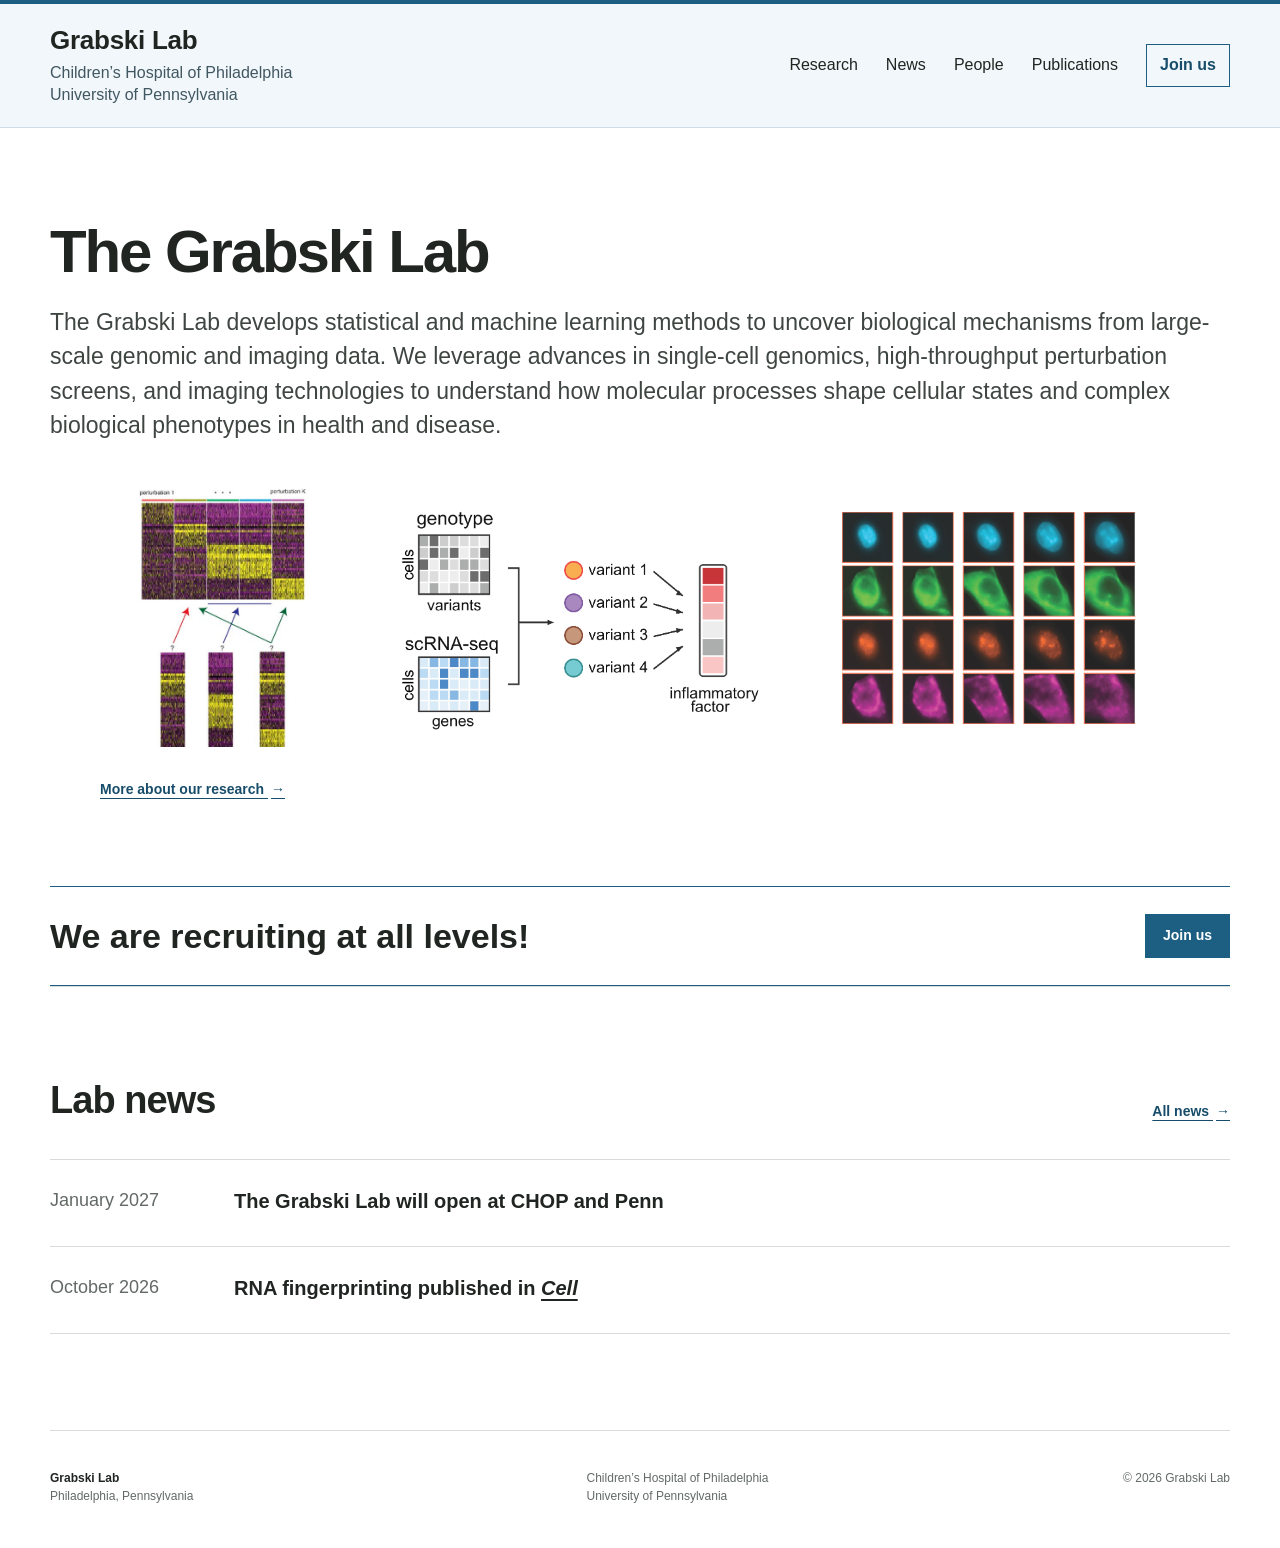
==== commit 1ead59f5: "Expand genetic variation research figure" ====
--- a/index.html
+++ b/index.html
@@ -39,7 +39,7 @@
             <img src="assets/publications/rna-fingerprinting-matching.png?v=20261014-1" alt="RNA fingerprinting heatmaps matched to a perturbation reference" />
           </figure>
           <figure class="home-research-figure">
-            <img src="assets/publications/freeman-variants-inflammatory.png?v=20261012-2" alt="Genetic variants pointing to an inflammatory factor" />
+            <img src="assets/publications/freeman-variant-program-effects-cropped.png?v=20261019-2" alt="Genotype and single-cell RNA sequencing matrices pointing to genetic variants associated with an inflammatory factor" />
           </figure>
           <figure class="home-research-figure">
             <img src="assets/publications/freeman-cell-trajectory.png?v=20261012-2" alt="A sequence of cellular images showing changing nuclear and cellular morphology" />
--- a/styles.css
+++ b/styles.css
@@ -124,12 +124,11 @@
 
 .image-grid {
   display: grid;
-  grid-template-columns: repeat(3, minmax(0, 1fr));
+  grid-template-columns: minmax(0, 250fr) minmax(0, 392fr) minmax(0, 370fr);
   gap: 34px;
   width: min(100%, 1080px);
   margin: 0 auto 26px;
   position: relative;
-  left: -30px;
 }
 figure { margin: 0; }
 .home-research-figure {
@@ -142,7 +141,7 @@
 }
 .home-research-figure img { display: block; width: auto; height: auto; object-fit: contain; }
 .home-research-figure:nth-child(1) img { max-width: 100%; max-height: 258px; }
-.home-research-figure:nth-child(2) img { max-width: 94%; max-height: 236px; transform: translateY(-18px); }
+.home-research-figure:nth-child(2) img { max-width: 100%; max-height: 250px; }
 .home-research-figure:nth-child(3) img { max-width: 100%; max-height: 212px; }
 .research-gallery-link { display: block; width: min(100%, 1080px); margin-inline: auto; }
 .image-placeholder {
@@ -226,7 +225,7 @@
 .research-figure { display: flex; align-items: center; align-self: stretch; justify-content: center; margin: 0; overflow: hidden; background: #fff; }
 .research-figure img { display: block; width: auto; height: auto; object-fit: contain; }
 .figure-fingerprinting img { width: 310px; max-width: 100%; }
-.figure-variation img { width: 240px; max-width: 100%; }
+.figure-variation img { width: 410px; max-width: 100%; }
 .figure-morphology img { width: 400px; max-width: 100%; }
 .research-area h2 { margin-bottom: 14px; font-size: clamp(23px, 2.6vw, 32px); line-height: 1.18; letter-spacing: -.02em; }
 .research-area p { margin-bottom: 0; color: var(--muted); font-size: 17px; }
@@ -240,8 +239,9 @@
 .year-items p { margin: 0; font-size: 20px; }
 .year-items a { text-underline-offset: 4px; }
 
-.person-profile { display: grid; grid-template-columns: minmax(240px, 360px) 1fr; gap: 72px; align-items: start; }
-.headshot-placeholder { display: grid; place-items: center; aspect-ratio: 4 / 5; background: #e6e9e7; color: #747b77; font-size: 12px; letter-spacing: .08em; text-transform: uppercase; }
+.person-profile { display: grid; grid-template-columns: minmax(240px, 300px) 1fr; gap: 72px; align-items: start; }
+.person-headshot-frame { width: min(100%, 280px); overflow: hidden; }
+.person-headshot { display: block; width: 300px; max-width: none; height: auto; transform: translateX(-20px); }
 .person-profile h1 { margin: 3px 0 5px; font-size: clamp(28px, 3vw, 40px); }
 .person-role { margin-bottom: 28px; color: var(--accent-dark); font-weight: 700; }
 .person-profile div:last-child > p:last-child { max-width: 720px; color: #4a504d; font-size: 18px; }
@@ -298,13 +298,12 @@
   .intro { padding-top: 68px; padding-bottom: 24px; }
   .section-heading, .section-heading.compact, .join { grid-template-columns: 1fr; gap: 20px; }
   .image-grid { left: 0; grid-template-columns: 1fr; gap: 30px; }
-  .home-research-figure:nth-child(2) img { transform: none; }
   .home-research-figure { height: 260px; }
   .site-footer { grid-template-columns: 1fr 1fr; }
   .site-footer p:last-child { grid-column: 1 / -1; }
   .research-area { grid-template-columns: 42px 220px minmax(0, 1fr); gap: 26px; }
   .figure-fingerprinting img { width: 210px; }
-  .figure-variation img { width: 205px; }
+  .figure-variation img { width: 220px; }
   .figure-morphology img { width: 220px; }
   .person-profile { gap: 42px; }
   .selected-paper { grid-template-columns: minmax(210px, 290px) 1fr; gap: 28px; }
@@ -336,7 +335,7 @@
   .year-group h2, .publication-year h2 { margin-bottom: 0; padding-top: 30px; }
   .year-items article { grid-template-columns: 1fr; gap: 7px; padding-top: 18px; }
   .person-profile, .selected-paper { grid-template-columns: 1fr; gap: 24px; }
-  .headshot-placeholder { max-width: 340px; }
+  .person-headshot-frame { max-width: 280px; }
   .selected-paper { align-items: start; }
   .paper-figure { min-height: 190px; }
 }
